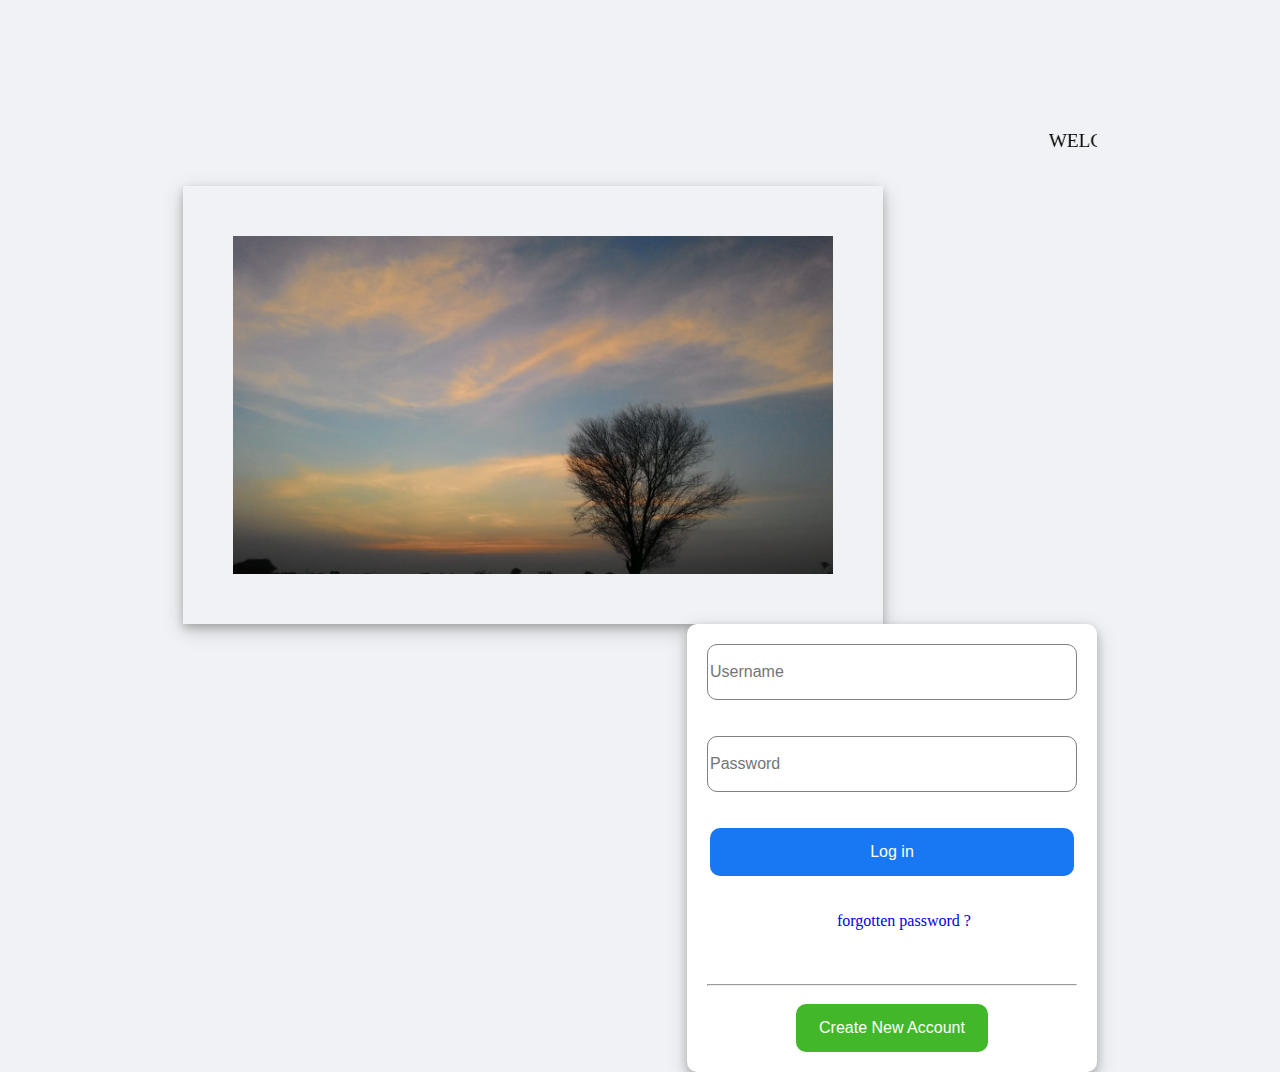
==== Assignment 2 - Web Page/html/index.html @ 4e3936bc ""Some Mistakes in Previous version of this repo is Corrected"" ====
<!DOCTYPE html>
<html lang="en">

<head>
  <title>Assignment 2 - Web Page</title>
  <meta charset="UTF-8" />
  <meta name="viewport" content="width=device-width, initial-scale=1" />
  <link href="../css/style.css" rel="stylesheet" />
  <script type="text/javascript" src="../javascript/script.js"></script>
  <style>
    .forgot {
      padding-left: 130px;
      text-decoration: none;
    }

    input {
      border: 1px solid grey;
    }
  </style>
</head>

<body>
  <div class="signIn">
    <marquee vspace="30px" style="font-size: larger">WELCOME TO MY FIRST WEB PAGE ......
    </marquee>
    <div class="left">
      <img src="../Assets/Welcome.jpg" alt="Welcome" />
    </div>

    <div class="right">
      <form action="">
        <input type="text" value="" placeholder="Username" />
        <br />
        <br />
        <input type="password" name="" value="" placeholder="Password" />
        <br />
        <br />

        <button type="button" id="LogIn" style="background-color: #1877f2; ">
          <a href="homepage.htm" style="text-decoration: none ; color: white"> Log in </a>
        </button>
        <br />
        <br />
        <div class="forgot">
          <a style="text-decoration: none" href="#">forgotten password ?</a>
        </div>

        <br />
        <br />
        <br />
        <hr />
        <br />
        <button class="signupButton" type=""><a href="signup.htm" style="text-decoration: none ; color: white"> Create
            New Account
          </a></button>
      </form>
    </div>
  </div>
</body>

</html>
---- Assignment 2 - Web Page/css/style.css ----
body {
  background-color: #f0f2f5;

}

.signIn {
  margin: 100px 175px;
}

.signUp {
  margin: 100px 500px;
}


input {
  width: 364px;
  height: 52px;
  border-radius: 10px;
  align-items: center;
}

button {
  width: 364px;
  height: 48px;
  border-radius: 10px;
  border: none;
}

.signupButton {
  width: 192px;
  height: 48px;
  align-items: center;
  color: white;
  background-color: #42b72a;

}

.left img {
  float: left;
  padding: 50px;
  width: 600px;
  display: block;

  box-shadow: 0 4px 8px 0 rgba(0, 0, 0, 0.2), 0 6px 20px 0 rgba(0, 0, 0, 0.19);
  /* border: 1px solid black; */

}

.right * {
  margin: 0 auto;
  display: block;
  font-size: medium;
}

.right {
  float: right;
  justify-content: center;
  align-items: center;
  padding: 20px;
  box-shadow: 0 4px 8px 0 rgba(0, 0, 0, 0.2), 0 6px 20px 0 rgba(0, 0, 0, 0.19);
  border-radius: 10px;
  background-color: white;

}


.centre {
  float: center;
  justify-content: center;
  align-items: center;
  padding: 20px;
  box-shadow: 0 4px 8px 0 rgba(0, 0, 0, 0.2), 0 6px 20px 0 rgba(0, 0, 0, 0.19);
  border-radius: 10px;
  background-color: white;
}

.centre * {
  margin: 0 auto;
  display: block;
  font-size: medium;

}
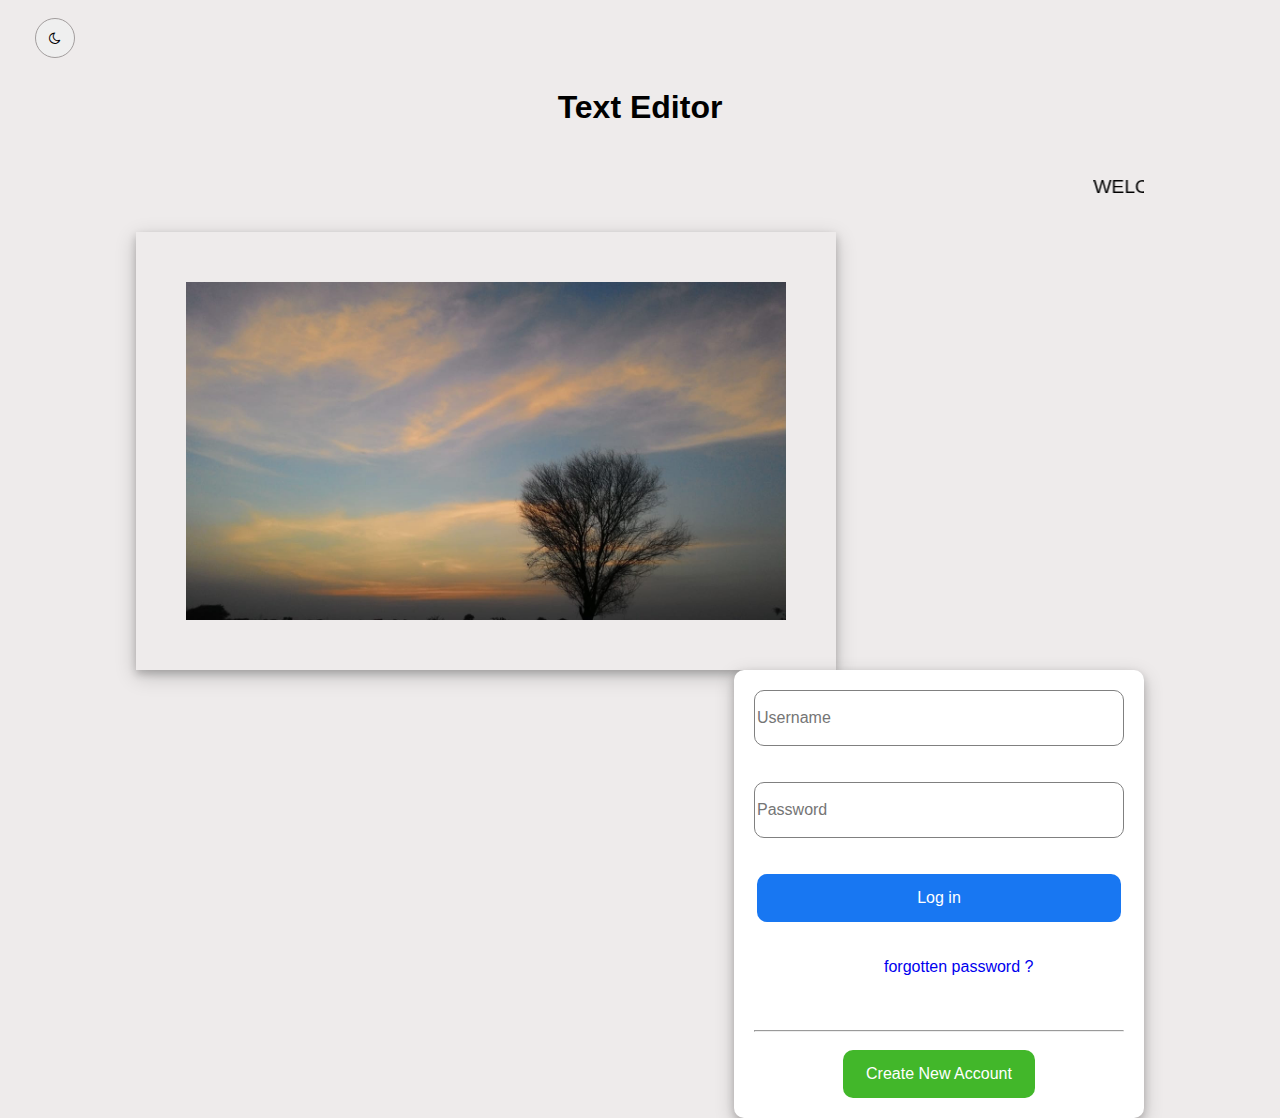
==== commit 3e67085f: ""Enable Download , Dark Mode , Etc Functions"" ====
--- a/Assignment 2 - Web Page/html/index.html
+++ b/Assignment 2 - Web Page/html/index.html
@@ -1,61 +1,72 @@
 <!DOCTYPE html>
 <html lang="en">
+  <head>
+    <title>Assignment 2 - Web Page</title>
+    <meta charset="UTF-8" />
+    <meta name="viewport" content="width=device-width, initial-scale=1" />
+    <link href="../css/style.css" rel="stylesheet" />
+    <link href="../css/styles.css" rel="stylesheet" />
+    <script type="text/javascript" src="../javascript/script.js"></script>
+    <link
+      rel="stylesheet"
+      href="https://cdnjs.cloudflare.com/ajax/libs/font-awesome/4.7.0/css/font-awesome.min.css"
+    />
+    <style>
+      .forgot {
+        padding-left: 130px;
+        text-decoration: none;
+      }
 
-<head>
-  <title>Assignment 2 - Web Page</title>
-  <meta charset="UTF-8" />
-  <meta name="viewport" content="width=device-width, initial-scale=1" />
-  <link href="../css/style.css" rel="stylesheet" />
-  <script type="text/javascript" src="../javascript/script.js"></script>
-  <style>
-    .forgot {
-      padding-left: 130px;
-      text-decoration: none;
-    }
+      input {
+        border: 1px solid grey;
+      }
+    </style>
+  </head>
 
-    input {
-      border: 1px solid grey;
-    }
-  </style>
-</head>
+  <body>
+    <button onclick="darkMode()" id="mode"><i class="fa fa-moon-o"></i></button>
 
-<body>
-  <div class="signIn">
-    <marquee vspace="30px" style="font-size: larger">WELCOME TO MY FIRST WEB PAGE ......
-    </marquee>
-    <div class="left">
-      <img src="../Assets/Welcome.jpg" alt="Welcome" />
+    <div class="signIn">
+      <h1>Text Editor</h1>
+      <marquee vspace="30px" style="font-size: larger"
+        >WELCOME TO MY FIRST WEB PAGE ......
+      </marquee>
+      <div class="left">
+        <img src="../Assets/Welcome.jpg" alt="Welcome" />
+      </div>
+
+      <div class="right">
+        <form action="">
+          <input type="text" value="" placeholder="Username" />
+          <br />
+          <br />
+          <input type="password" name="" value="" placeholder="Password" />
+          <br />
+          <br />
+
+          <button type="button" id="LogIn" style="background-color: #1877f2">
+            <a href="homepage.html" style="text-decoration: none; color: white">
+              Log in
+            </a>
+          </button>
+          <br />
+          <br />
+          <div class="forgot">
+            <a style="text-decoration: none" href="#">forgotten password ?</a>
+          </div>
+
+          <br />
+          <br />
+          <br />
+          <hr />
+          <br />
+          <button class="signupButton" type="">
+            <a href="signup.htm" style="text-decoration: none; color: white">
+              Create New Account
+            </a>
+          </button>
+        </form>
+      </div>
     </div>
-
-    <div class="right">
-      <form action="">
-        <input type="text" value="" placeholder="Username" />
-        <br />
-        <br />
-        <input type="password" name="" value="" placeholder="Password" />
-        <br />
-        <br />
-
-        <button type="button" id="LogIn" style="background-color: #1877f2; ">
-          <a href="homepage.htm" style="text-decoration: none ; color: white"> Log in </a>
-        </button>
-        <br />
-        <br />
-        <div class="forgot">
-          <a style="text-decoration: none" href="#">forgotten password ?</a>
-        </div>
-
-        <br />
-        <br />
-        <br />
-        <hr />
-        <br />
-        <button class="signupButton" type=""><a href="signup.htm" style="text-decoration: none ; color: white"> Create
-            New Account
-          </a></button>
-      </form>
-    </div>
-  </div>
-</body>
-
-</html>+  </body>
+</html>
--- a/Assignment 2 - Web Page/css/style.css
+++ b/Assignment 2 - Web Page/css/style.css
@@ -1,16 +1,20 @@
 body {
   background-color: #f0f2f5;
-
 }
 
 .signIn {
-  margin: 100px 175px;
+  margin: 0dvb 10vw;
+}
+
+h1 {
+  text-align: center;
+  
+ 
 }
 
 .signUp {
-  margin: 100px 500px;
+  margin: 0px 35vw;
 }
-
 
 input {
   width: 364px;
@@ -32,7 +36,6 @@
   align-items: center;
   color: white;
   background-color: #42b72a;
-
 }
 
 .left img {
@@ -43,7 +46,6 @@
 
   box-shadow: 0 4px 8px 0 rgba(0, 0, 0, 0.2), 0 6px 20px 0 rgba(0, 0, 0, 0.19);
   /* border: 1px solid black; */
-
 }
 
 .right * {
@@ -60,9 +62,7 @@
   box-shadow: 0 4px 8px 0 rgba(0, 0, 0, 0.2), 0 6px 20px 0 rgba(0, 0, 0, 0.19);
   border-radius: 10px;
   background-color: white;
-
 }
-
 
 .centre {
   float: center;
@@ -78,5 +78,4 @@
   margin: 0 auto;
   display: block;
   font-size: medium;
-
-}+}
--- a/Assignment 2 - Web Page/css/styles.css
+++ b/Assignment 2 - Web Page/css/styles.css
@@ -0,0 +1,80 @@
+body {
+  font-family: Arial, sans-serif;
+  background-color: #eeebeb;
+  font-size: medium;
+}
+
+#title {
+  font-size: 1em;
+  border: 1px grey solid;
+}
+
+#fonts {
+  padding: 10px 20px;
+  margin: 0 5px;
+  border-radius: 3px;
+  cursor: pointer;
+  border-color: #007bff;
+  font-size: medium;
+}
+
+.container {
+  max-width: 1000px;
+  margin: 20px auto;
+  padding: 20px;
+  background-color: #fff;
+  border-radius: 5px;
+  box-shadow: 0 0 10px rgba(0, 0, 0, 0.1);
+}
+
+h1 {
+  text-align: center;
+  /* font-size: 2em; */
+  margin-bottom: 20px;
+}
+
+textarea {
+  width: 100%;
+  height: 200px;
+  margin-bottom: 10px;
+  border: 1px solid #ccc;
+  border-radius: 5px;
+  resize: none;
+  font-size: 1.3em;
+}
+
+#previewSection {
+  margin-top: 2em;
+  font-size: 1.3em;
+}
+
+.buttons {
+  text-align: center;
+}
+
+.buttons button {
+  padding: 10px 20px;
+  margin: 5px 5px;
+  border: none;
+  border-radius: 3px;
+  background-color: #007bff;
+  color: #fff;
+  cursor: pointer;
+  font-size: medium;
+}
+
+.buttons button:hover {
+  background-color: #0056b3;
+}
+
+.dark-mode {
+  background-color: black;
+}
+
+#mode {
+  margin: 10px 2em;
+  height: 40px;
+  width: 40px;
+  border: 1px solid rgb(162, 157, 157);
+  border-radius: 50%;
+}
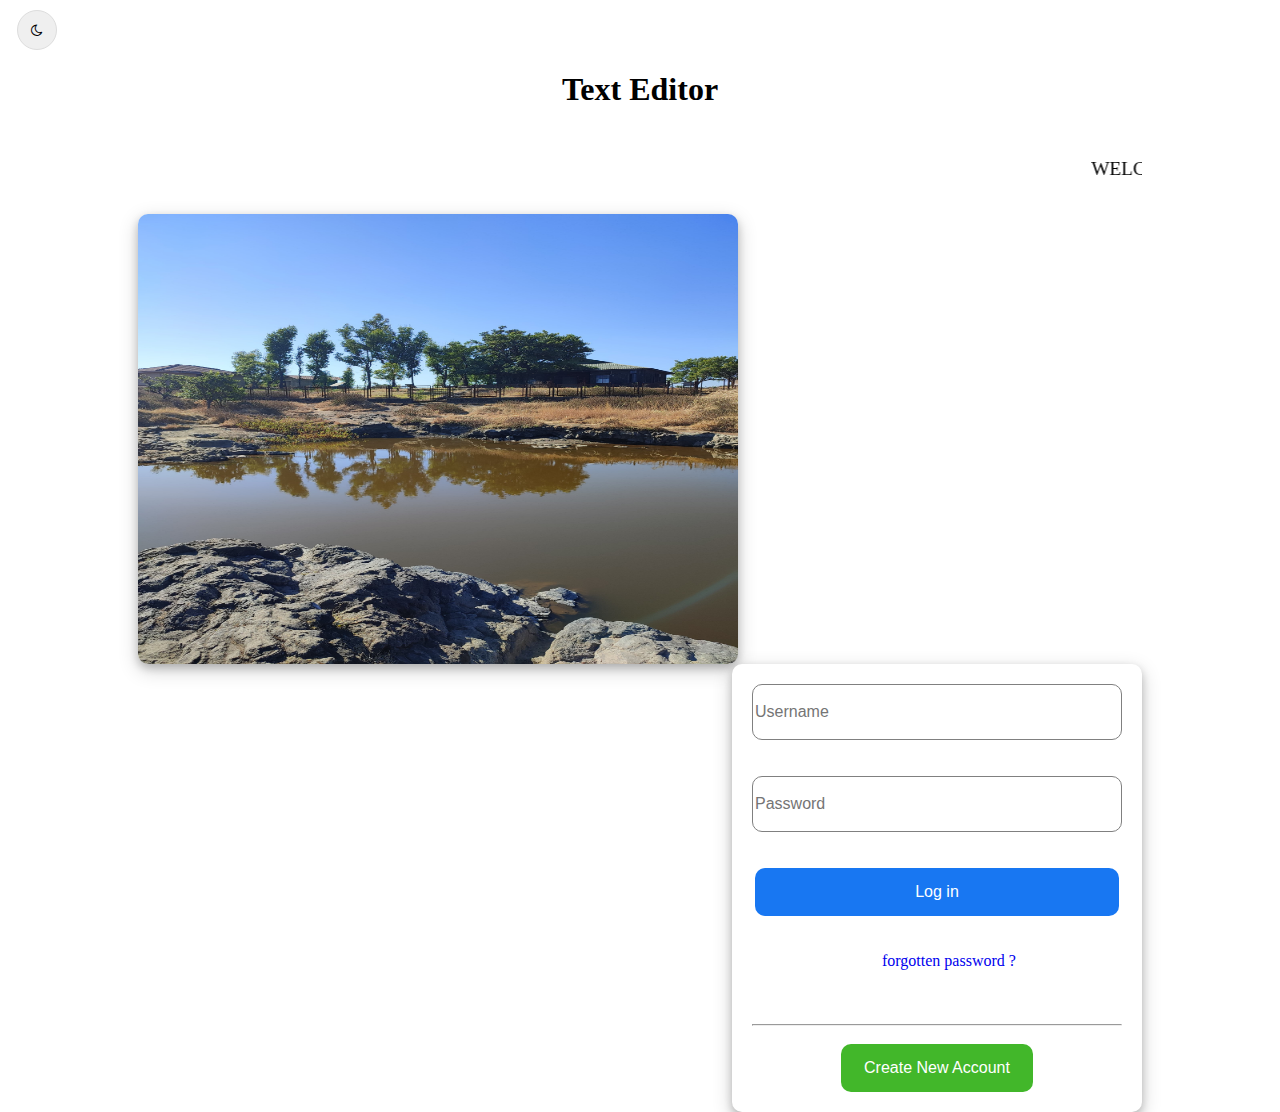
==== commit 7cd17399: ""JS Documentation is Done ,New Camera Function File is created"and css files are combined into one f" ====
--- a/Assignment 2 - Web Page/html/index.html
+++ b/Assignment 2 - Web Page/html/index.html
@@ -4,7 +4,6 @@
     <title>Assignment 2 - Web Page</title>
     <meta charset="UTF-8" />
     <meta name="viewport" content="width=device-width, initial-scale=1" />
-    <link href="../css/style.css" rel="stylesheet" />
     <link href="../css/styles.css" rel="stylesheet" />
     <script type="text/javascript" src="../javascript/script.js"></script>
     <link
@@ -12,19 +11,19 @@
       href="https://cdnjs.cloudflare.com/ajax/libs/font-awesome/4.7.0/css/font-awesome.min.css"
     />
     <style>
-      .forgot {
-        padding-left: 130px;
-        text-decoration: none;
-      }
-
-      input {
-        border: 1px solid grey;
+      button {
+        width: 364px;
+        height: 48px;
+        border-radius: 10px;
+        border: none;
       }
     </style>
   </head>
 
   <body>
-    <button onclick="darkMode()" id="mode"><i class="fa fa-moon-o"></i></button>
+    <button onclick="darkMode()" id="mode" class="nav-button">
+      <i class="fa fa-moon-o"></i>
+    </button>
 
     <div class="signIn">
       <h1>Text Editor</h1>
--- a/Assignment 2 - Web Page/css/styles.css
+++ b/Assignment 2 - Web Page/css/styles.css
@@ -1,6 +1,101 @@
+/**************************************************** CSS used for all Pages ****************************************************/
 body {
-  font-family: Arial, sans-serif;
-  background-color: #eeebeb;
+  /* font-family: Arial, sans-serif; */
+  background-color: #fff;
+  font-size: medium;
+  margin: 10px;
+}
+
+.nav-button {
+  margin: 0px 0.5em;
+  height: 40px;
+  width: 40px;
+  border: 1px solid #ddd;
+  border-radius: 50%;
+}
+
+.dark-mode {
+  background-color: #000;
+  color: white;
+}
+
+.text_black {
+  color: black;
+}
+
+/***************************************** CSS used for index.html i.e. for signin Page *****************************************/
+
+.signIn {
+  margin: 0vh 10vw;
+}
+
+/* css for forgot password link */
+.forgot {
+  padding-left: 130px;
+  text-decoration: none;
+}
+
+input {
+  width: 364px;
+  height: 52px;
+  border-radius: 10px;
+  align-items: center;
+  border: 1px solid grey;
+}
+
+.signupButton {
+  width: 192px;
+  height: 48px;
+  align-items: center;
+  color: white;
+  background-color: #42b72a;
+}
+
+.left img {
+  float: left;
+  margin-top: 0vh;
+  width: 600px;
+  height:450px;
+  display: block;
+  border-radius: 10px;
+  box-shadow: 0 4px 8px 0 rgba(0, 0, 0, 0.2), 0 6px 20px 0 rgba(0, 0, 0, 0.19);
+}
+
+.right * {
+  margin: 0 auto;
+  display: block;
+  font-size: medium;
+}
+
+.right {
+  float: right;
+  justify-content: center;
+  align-items: center;
+  padding: 20px;
+  box-shadow: 0 4px 8px 0 rgba(0, 0, 0, 0.2), 0 6px 20px 0 rgba(0, 0, 0, 0.19);
+  border-radius: 10px;
+  background-color: white;
+}
+
+/***************************************** CSS used for signup.html i.e. for signup Page *****************************************/
+
+.signUp {
+  margin: 0px 35vw;
+}
+
+.centre {
+  float: center;
+  justify-content: center;
+  align-items: center;
+  padding: 20px;
+  box-shadow: 0 4px 8px 0 rgba(0, 0, 0, 0.2), 0 6px 20px 0 rgba(0, 0, 0, 0.19);
+  border-radius: 10px;
+  background-color: white;
+}
+
+.centre * {
+  margin: 0 auto;
+  display: block;
   font-size: medium;
 }
 
@@ -22,14 +117,13 @@
   max-width: 1000px;
   margin: 20px auto;
   padding: 20px;
-  background-color: #fff;
+  background-color: #eee;
   border-radius: 5px;
   box-shadow: 0 0 10px rgba(0, 0, 0, 0.1);
 }
 
 h1 {
   text-align: center;
-  /* font-size: 2em; */
   margin-bottom: 20px;
 }
 
@@ -55,6 +149,7 @@
 .buttons button {
   padding: 10px 20px;
   margin: 5px 5px;
+  width: 200px;
   border: none;
   border-radius: 3px;
   background-color: #007bff;
@@ -66,15 +161,3 @@
 .buttons button:hover {
   background-color: #0056b3;
 }
-
-.dark-mode {
-  background-color: black;
-}
-
-#mode {
-  margin: 10px 2em;
-  height: 40px;
-  width: 40px;
-  border: 1px solid rgb(162, 157, 157);
-  border-radius: 50%;
-}
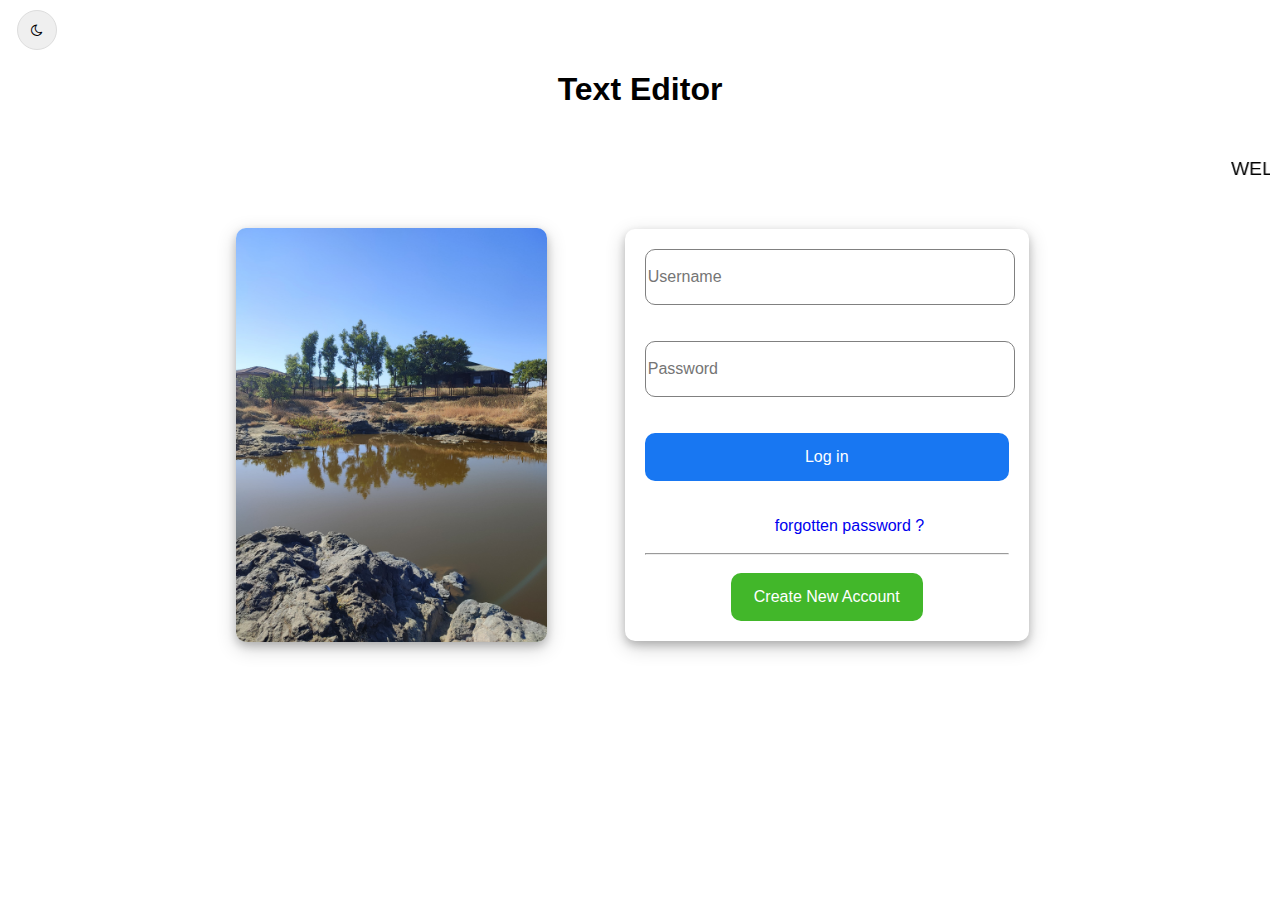
==== commit ddd669d6: ""Trying to make responsive"" ====
--- a/Assignment 2 - Web Page/html/index.html
+++ b/Assignment 2 - Web Page/html/index.html
@@ -25,11 +25,11 @@
       <i class="fa fa-moon-o"></i>
     </button>
 
-    <div class="signIn">
-      <h1>Text Editor</h1>
-      <marquee vspace="30px" style="font-size: larger"
-        >WELCOME TO MY FIRST WEB PAGE ......
-      </marquee>
+    <h1>Text Editor</h1>
+    <marquee vspace="30px" style="font-size: larger"
+    >WELCOME TO MY FIRST WEB PAGE ......
+  </marquee>
+  <div class="putCentre">
       <div class="left">
         <img src="../Assets/Welcome.jpg" alt="Welcome" />
       </div>
@@ -55,8 +55,7 @@
           </div>
 
           <br />
-          <br />
-          <br />
+       
           <hr />
           <br />
           <button class="signupButton" type="">
--- a/Assignment 2 - Web Page/css/styles.css
+++ b/Assignment 2 - Web Page/css/styles.css
@@ -1,8 +1,8 @@
 /**************************************************** CSS used for all Pages ****************************************************/
 body {
-  /* font-family: Arial, sans-serif; */
+  font-family: Arial, sans-serif;
   background-color: #fff;
-  font-size: medium;
+  /* font-size: medium; */
   margin: 10px;
 }
 
@@ -23,11 +23,14 @@
   color: black;
 }
 
+.putCentre {
+  display: flex;
+  align-items: center;
+  justify-content: center;
+  gap: 5%;
+}
+
 /***************************************** CSS used for index.html i.e. for signin Page *****************************************/
-
-.signIn {
-  margin: 0vh 10vw;
-}
 
 /* css for forgot password link */
 .forgot {
@@ -36,10 +39,11 @@
 }
 
 input {
-  width: 364px;
+  width: 100%;
   height: 52px;
   border-radius: 10px;
-  align-items: center;
+  /* justify-content: center; */
+  /* align-items: center; */
   border: 1px solid grey;
 }
 
@@ -54,8 +58,8 @@
 .left img {
   float: left;
   margin-top: 0vh;
-  width: 600px;
-  height:450px;
+  width: 100%;
+  height: 414px;
   display: block;
   border-radius: 10px;
   box-shadow: 0 4px 8px 0 rgba(0, 0, 0, 0.2), 0 6px 20px 0 rgba(0, 0, 0, 0.19);
@@ -68,9 +72,9 @@
 }
 
 .right {
+  margin: 15px;
   float: right;
-  justify-content: center;
-  align-items: center;
+
   padding: 20px;
   box-shadow: 0 4px 8px 0 rgba(0, 0, 0, 0.2), 0 6px 20px 0 rgba(0, 0, 0, 0.19);
   border-radius: 10px;
@@ -79,18 +83,17 @@
 
 /***************************************** CSS used for signup.html i.e. for signup Page *****************************************/
 
-.signUp {
-  margin: 0px 35vw;
-}
-
 .centre {
-  float: center;
-  justify-content: center;
-  align-items: center;
+  width: 50%;
   padding: 20px;
   box-shadow: 0 4px 8px 0 rgba(0, 0, 0, 0.2), 0 6px 20px 0 rgba(0, 0, 0, 0.19);
   border-radius: 10px;
   background-color: white;
+}
+
+.centre input {
+  width: 90%;
+  height: 7vh;
 }
 
 .centre * {
@@ -98,6 +101,12 @@
   display: block;
   font-size: medium;
 }
+
+/***************************************** CSS used for signup.html i.e. for signup Page *****************************************/
+
+/* .head {
+  background-image: linear-gradient(red yellow white);
+} */
 
 #title {
   font-size: 1em;
@@ -117,9 +126,9 @@
   max-width: 1000px;
   margin: 20px auto;
   padding: 20px;
-  background-color: #eee;
+  background-color: #ffffff;
   border-radius: 5px;
-  box-shadow: 0 0 10px rgba(0, 0, 0, 0.1);
+  box-shadow: 0 4px 8px 0 rgba(0, 0, 0, 0.2), 0 6px 20px 0 rgba(0, 0, 0, 0.19);
 }
 
 h1 {
@@ -129,17 +138,18 @@
 
 textarea {
   width: 100%;
-  height: 200px;
+  height: 275px;
   margin-bottom: 10px;
   border: 1px solid #ccc;
   border-radius: 5px;
   resize: none;
-  font-size: 1.3em;
+  font-size: 18px;
 }
 
 #previewSection {
   margin-top: 2em;
-  font-size: 1.3em;
+  font-size: 18px;
+  word-wrap: break-word;
 }
 
 .buttons {
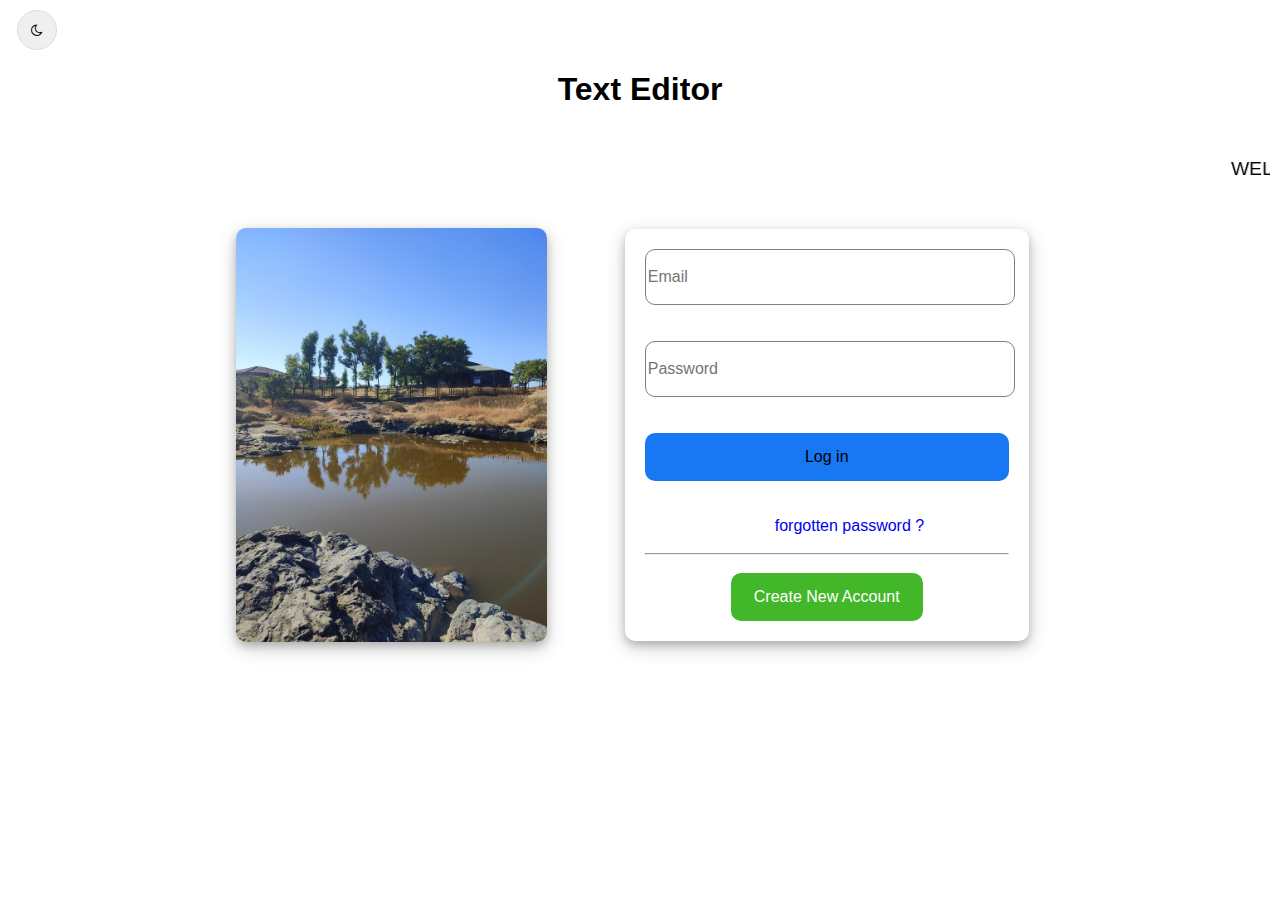
==== commit cfd31674: ""sign in validation"" ====
--- a/Assignment 2 - Web Page/html/index.html
+++ b/Assignment 2 - Web Page/html/index.html
@@ -36,17 +36,15 @@
 
       <div class="right">
         <form action="">
-          <input type="text" value="" placeholder="Username" />
+          <input type="text" value="" id="loginemail" placeholder="Email" />
           <br />
           <br />
-          <input type="password" name="" value="" placeholder="Password" />
+          <input type="password"  id="loginpassword" value="" placeholder="Password" />
           <br />
           <br />
 
           <button type="button" id="LogIn" style="background-color: #1877f2">
-            <a href="homepage.html" style="text-decoration: none; color: white">
-              Log in
-            </a>
+           Log in
           </button>
           <br />
           <br />
@@ -66,5 +64,29 @@
         </form>
       </div>
     </div>
+    <script>
+      document
+        .getElementById("LogIn")
+        .addEventListener("click", function () {
+          var email = document.getElementById("loginemail").value;
+          var password = document.getElementById("loginpassword").value;
+
+          var emailRegex = /^[^\s@]+@[^\s@]+\.[^\s@]+$/;
+
+          
+
+          if (!emailRegex.test(email)) {
+            alert("Please enter a valid email address.");
+            return;
+          }
+
+          if (password.length < 8) {
+            alert("Password should be at least 8 characters long.");
+            return;
+          }
+
+          window.location.href = "homepage.html";
+        });
+    </script>
   </body>
 </html>
--- a/Assignment 2 - Web Page/css/styles.css
+++ b/Assignment 2 - Web Page/css/styles.css
@@ -84,7 +84,7 @@
 /***************************************** CSS used for signup.html i.e. for signup Page *****************************************/
 
 .centre {
-  width: 50%;
+  width: 30%;
   padding: 20px;
   box-shadow: 0 4px 8px 0 rgba(0, 0, 0, 0.2), 0 6px 20px 0 rgba(0, 0, 0, 0.19);
   border-radius: 10px;
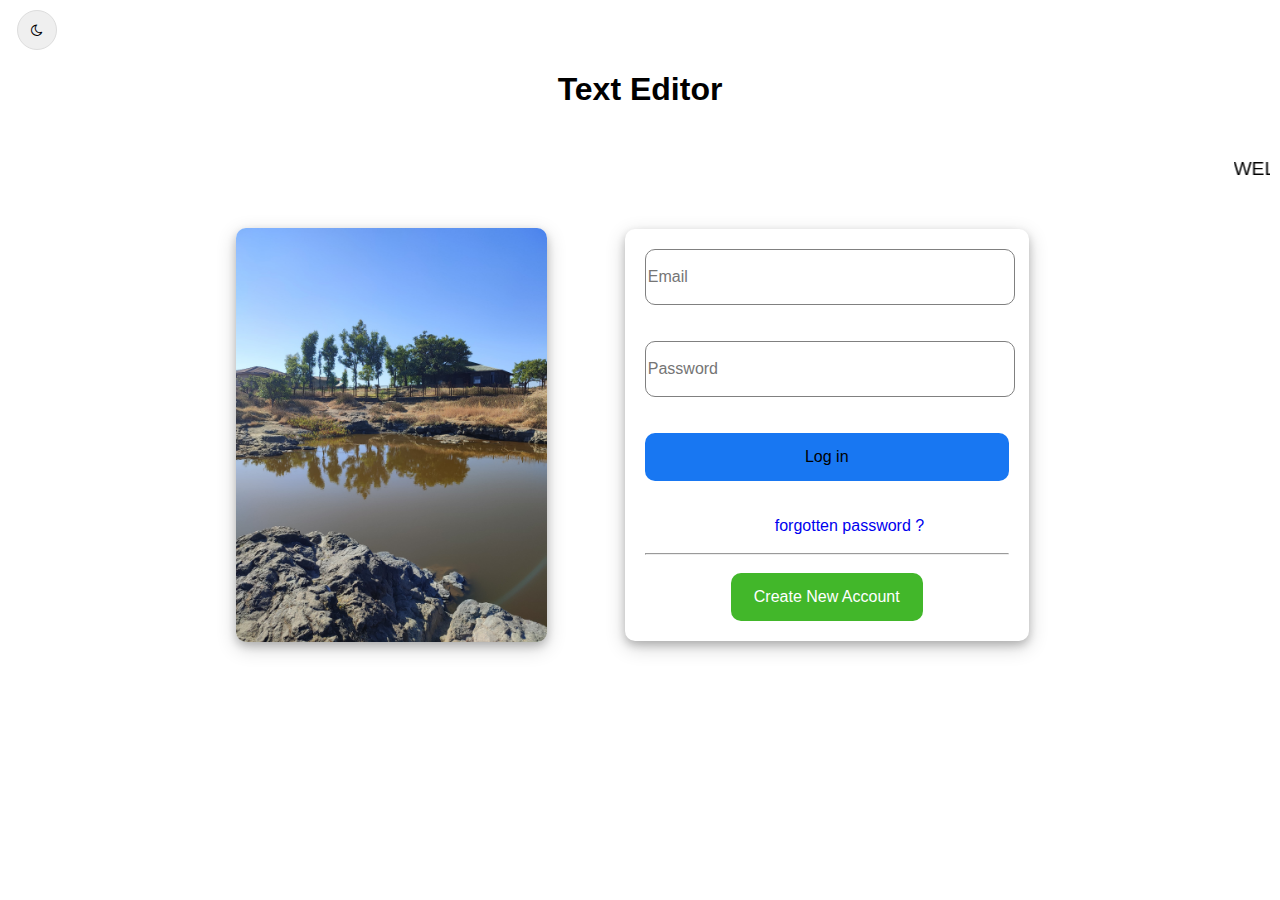
==== commit fc60feb6: ""Name is changed for differntiation between online and offline site"" ====
--- a/Assignment 2 - Web Page/html/index.html
+++ b/Assignment 2 - Web Page/html/index.html
@@ -1,7 +1,7 @@
 <!DOCTYPE html>
 <html lang="en">
   <head>
-    <title>Assignment 2 - Web Page</title>
+    <title>Text Editor Folder</title>
     <meta charset="UTF-8" />
     <meta name="viewport" content="width=device-width, initial-scale=1" />
     <link href="../css/styles.css" rel="stylesheet" />
